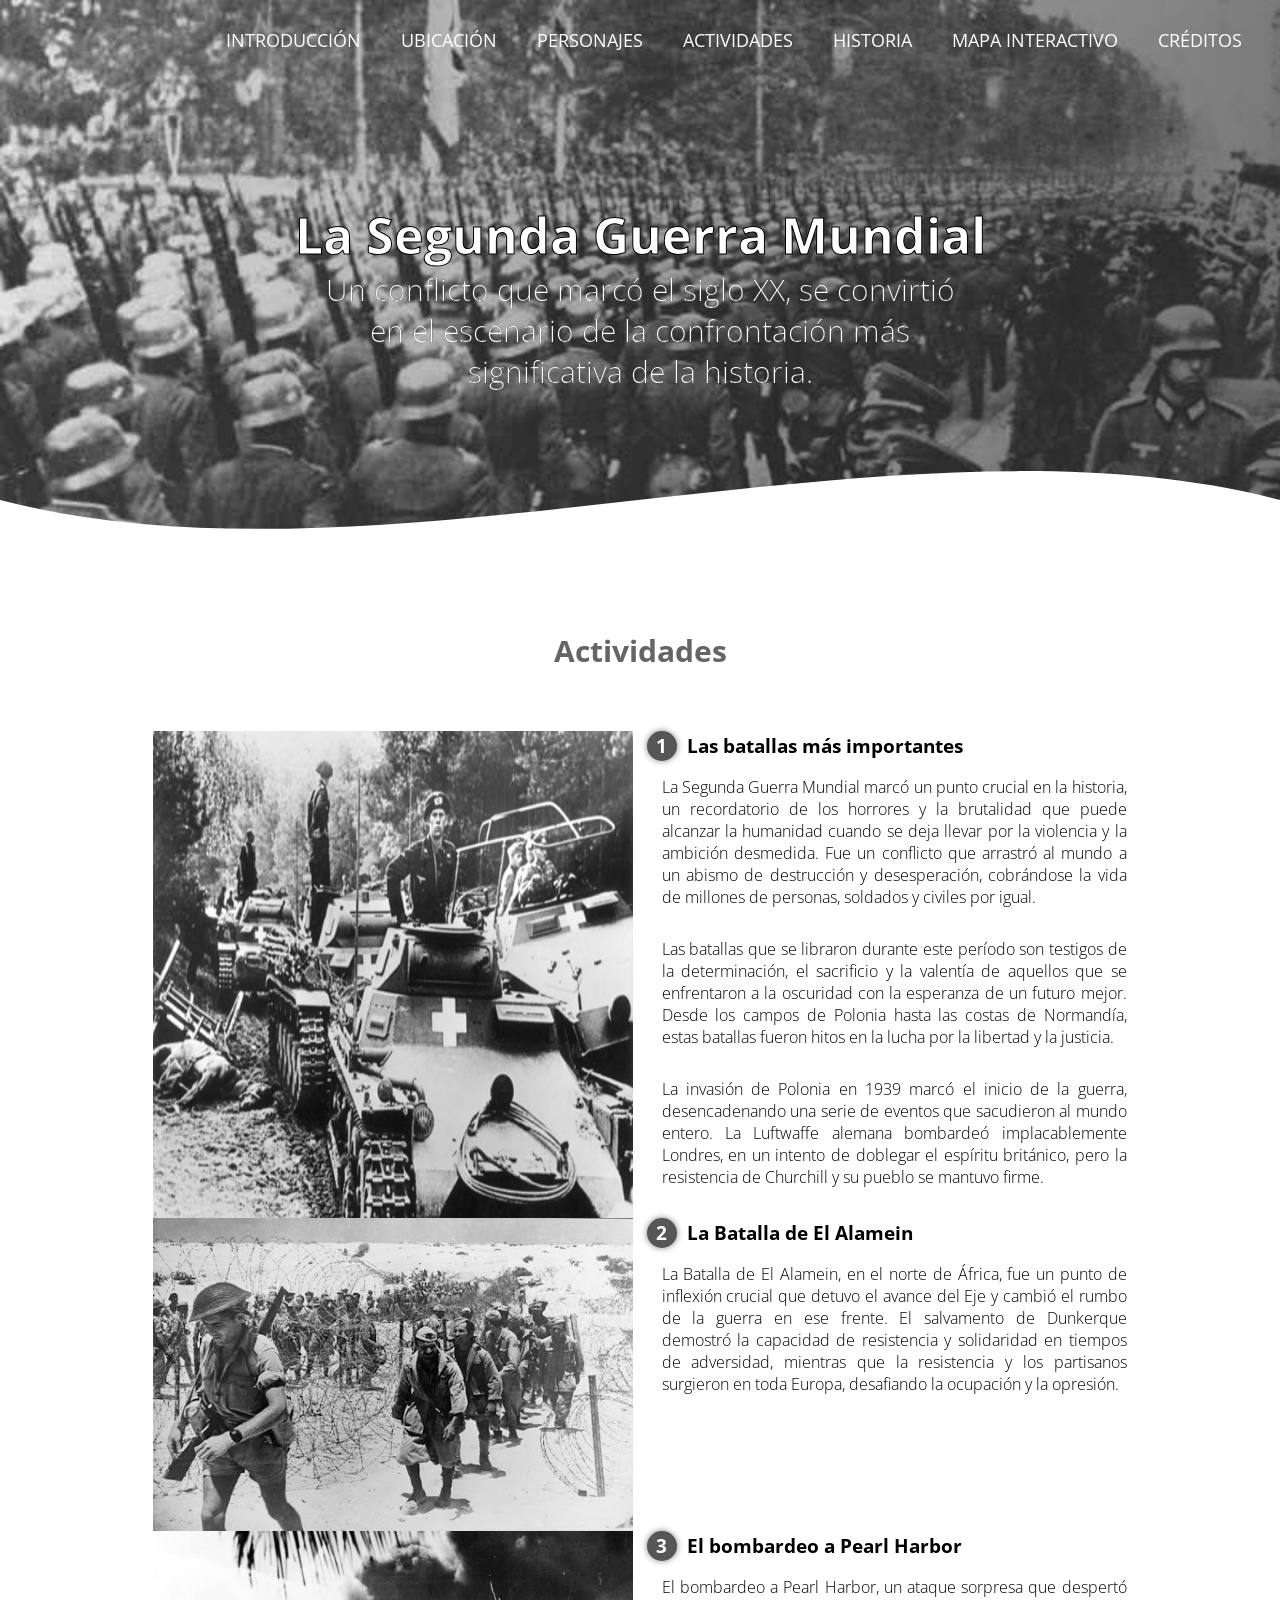
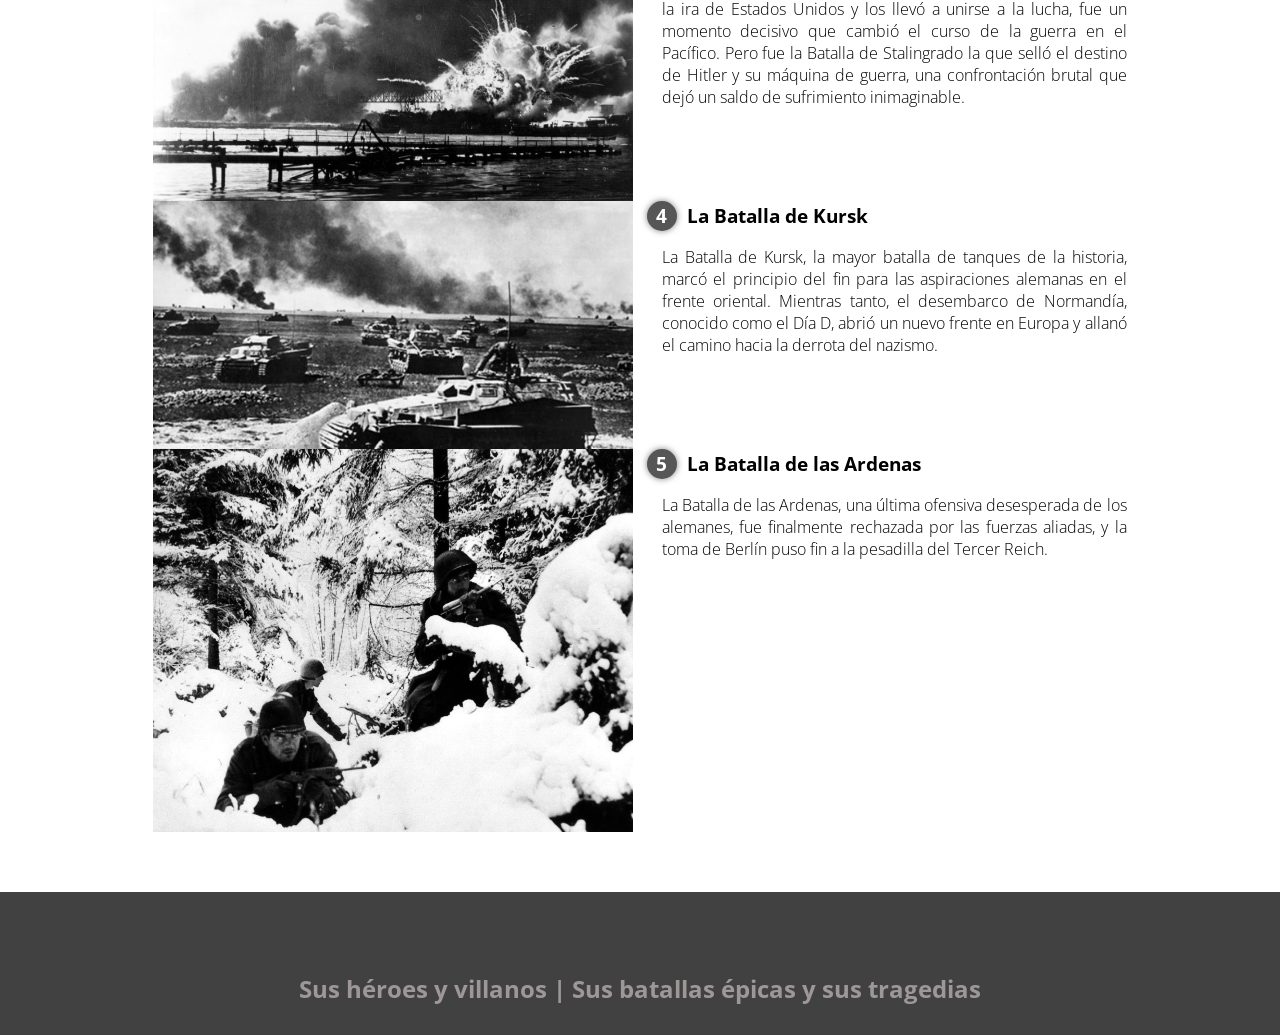
==== actividades.html @ ab1227be "Subida inicial Es el proyecto en su forma más básica" ====
<!DOCTYPE html>
<html lang="es">

<head>
    <meta charset="UTF-8">
    <meta name="viewport" content="width=device-width, initial-scale=1.0">
    <meta http-equiv="X-UA-Compatible" content="ie=edge">
    <title>La Segunda Guerra Mundial</title> <!-- titulo -->
    <link rel="shortcut icon" href="img/union.png" type="image/x-icon"> <!-- icono de la pestaña del navegador -->
    <link href="https://cdnjs.cloudflare.com/ajax/libs/font-awesome/5.13.0/css/all.min.css" rel="stylesheet"> <!-- icono del menu de navegacion -->
    <link rel="stylesheet" href="css/estilos.css"> <!-- coneccion con los estilos -->
    <link href="https://fonts.googleapis.com/css?family=Open+Sans:300,400,700,800&display=swap" rel="stylesheet"> <!-- Fuente del texto: Open Sans -->
</head>

<body>
    <header>

        <!-- Menu de navegacion-->

        <nav>
            
            <input type="checkbox" id="check">

            <label for="check" class="checkbtn">
                <i class="fas fa-bars"></i>
            </label>

            <ul>
                <li><a href="index.html">Introducción</a></li>
                <li><a href="ubicación.html">Ubicación</a></li>
                <li><a href="personajes.html">Personajes</a></li>
                <li><a href="actividades.html">Actividades</a></li>
                <li><a href="historia.html">Historia</a></li>
                <li><a href="mapa.html">Mapa interactivo</a></li>
                <li><a href="creditos.html">Créditos</a></li>
            </ul>
        </nav>

        <!-- texto del encabezado -->

        <section class="textos-header">
            <h1>La Segunda Guerra Mundial</h1>
            <h2>Un conflicto que marcó el siglo XX, se convirtió en el escenario de la confrontación más significativa de la historia. </h2>
        </section>

        <div class="wave" >
            <!--esto ayuda hacer la forma ondulada -->
            <!--  -->
            <img src="img/onda.svg" alt="" class="onda" />
          </div>
          
    </header>

<!-- cuerpo del proyecto -->

    <main>
        <section class="contenedor sobre-nosotros">
            <h2 class="titulo">Actividades</h2>

            <div class="contenedor-sobre-nosotros">
                <img src="img/bat1.jpg" alt="" class="imagen-about-us">
                <div class="contenido-textos">
                    <h3><span>1</span> Las batallas más importantes</h3>
                    <p>
                        La Segunda Guerra Mundial marcó un punto crucial en la historia, un recordatorio de los horrores y la brutalidad que puede alcanzar la humanidad cuando se deja llevar por la violencia y la ambición desmedida. Fue un conflicto que arrastró al mundo a un abismo de destrucción y desesperación, cobrándose la vida de millones de personas, soldados y civiles por igual.
                    </p>
                    <p>
                        Las batallas que se libraron durante este período son testigos de la determinación, el sacrificio y la valentía de aquellos que se enfrentaron a la oscuridad con la esperanza de un futuro mejor. Desde los campos de Polonia hasta las costas de Normandía, estas batallas fueron hitos en la lucha por la libertad y la justicia.
                    </p>
                    <p>
                        La invasión de Polonia en 1939 marcó el inicio de la guerra, desencadenando una serie de eventos que sacudieron al mundo entero. La Luftwaffe alemana bombardeó implacablemente Londres, en un intento de doblegar el espíritu británico, pero la resistencia de Churchill y su pueblo se mantuvo firme.
                    </p>
                </div>
            </div>

<!-- Imagenes relacionadas con el texto -->

            <div class="contenedor-sobre-nosotros">
                <img src="img/bat2.jpg" alt="" class="imagen-about-us">
                <div class="contenido-textos">
                    <h3><span>2</span> La Batalla de El Alamein</h3>
                    <p>
                        La Batalla de El Alamein, en el norte de África, fue un punto de inflexión crucial que detuvo el avance del Eje y cambió el rumbo de la guerra en ese frente. El salvamento de Dunkerque demostró la capacidad de resistencia y solidaridad en tiempos de adversidad, mientras que la resistencia y los partisanos surgieron en toda Europa, desafiando la ocupación y la opresión.
                    </p>
                </div>
            </div>

            <div class="contenedor-sobre-nosotros">
                <img src="img/bat3.jpg" alt="" class="imagen-about-us">
                <div class="contenido-textos">
                    <h3><span>3</span> El bombardeo a Pearl Harbor</h3>
                    <p>
                        El bombardeo a Pearl Harbor, un ataque sorpresa que despertó la ira de Estados Unidos y los llevó a unirse a la lucha, fue un momento decisivo que cambió el curso de la guerra en el Pacífico. Pero fue la Batalla de Stalingrado la que selló el destino de Hitler y su máquina de guerra, una confrontación brutal que dejó un saldo de sufrimiento inimaginable.
                    </p>
                </div>
            </div>

            <div class="contenedor-sobre-nosotros">
                <img src="img/bat4.jpg" alt="" class="imagen-about-us">
                <div class="contenido-textos">
                    <h3><span>4</span> La Batalla de Kursk</h3>
                    <p>
                        La Batalla de Kursk, la mayor batalla de tanques de la historia, marcó el principio del fin para las aspiraciones alemanas en el frente oriental. Mientras tanto, el desembarco de Normandía, conocido como el Día D, abrió un nuevo frente en Europa y allanó el camino hacia la derrota del nazismo.
                    </p>
                </div>
            </div>

            <div class="contenedor-sobre-nosotros">
                <img src="img/bat5.jpg" alt="" class="imagen-about-us">
                <div class="contenido-textos">
                    <h3><span>5</span> La Batalla de las Ardenas</h3>
                    <p>
                        La Batalla de las Ardenas, una última ofensiva desesperada de los alemanes, fue finalmente rechazada por las fuerzas aliadas, y la toma de Berlín puso fin a la pesadilla del Tercer Reich.
                    </p>
                </div>
            </div>

        </section>
<!-- -->

    </main>

        <!-- parte final -->

    <footer>
        <h2 class="titulo-final"> Sus héroes y villanos | Sus batallas épicas y sus tragedias </h2>
    </footer>
</body>

</html>

<!--
    
    El diseño de este proyecto mio (se usaron varios tutoriales en youtube para llegar a este punto) es de una plantilla de un proyecto anterior que fue reutilizado, es por eso que los css mantienen esa forma

    Creditos del autor del trabajo: Oscar Daniel Sanabria Daza

-->
---- css/estilos.css ----
* {
  margin: 0;
  padding: 0;
  box-sizing: border-box;
}

:root {
  --blanco: #fff;
  --negro: #000;
  --titulo: #656565;
  --hover: #9e9797;
  --fondo1: #bc4e9c;
  --fondo2: #1f1f3c;
}

body {
  font-family: "open sans";
}

.contenedor {
  padding: 60px 0;
  width: 90%;
  max-width: 1000px;
  margin: auto;
  overflow: hidden;
}

.titulo {
  color: var(--titulo);
  font-size: 30px;
  text-align: center;
  margin-bottom: 60px;
}

/* Header */

header {
  width: 100%;
  height: 600px;
  background: var(--titulo);
  /* fallback for old browsers */
  background: -webkit-linear-gradient(
      to right,
      hsla(0, 0%, 73%, 0.226),
      hsla(0, 0%, 23%, 0.664)
    ),
    url(../img/inicio.jpg);
  /* Chrome 10-25, Safari 5.1-6 */
  background: linear-gradient(
      to right,
      hsla(0, 0%, 73%, 0.226),
      hsla(0, 0%, 23%, 0.664)
    ),
    url(../img/inicio.jpg);
  /* W3C, IE 10+/ Edge, Firefox 16+, Chrome 26+, Opera 12+, Safari 7+ */
  background-size: cover;
  background-attachment: fixed;
  position: relative;
}

/* decoracion de la onda */

.wave {
  height: 150px;
  overflow: hidden;
  position: absolute;
  bottom: 0;
  width: 100%;
  z-index: 1; /* esto le da una posicion al vector svg en el eje z, se va usar para que quede atras del menu despegable */
}

.onda {
  width: 100%;
}

/* menu de navegacion */

nav {
  width: 100%;
}

nav ul {
  float: right;
  margin-right: 20px;
}

nav ul li {
  display: inline-block;
  line-height: 80px;
  margin: 0 5px;
}

nav ul li a {
  color: var(--blanco);
  font-size: 18px;
  padding: 7px 13px;
  border-radius: 3px;
  text-transform: uppercase;
  text-decoration: none;
}

nav > ul li a:hover {
  background: var(--hover);
  transition: 0.5s;
  text-decoration: underline;
}

.checkbtn {
  font-size: 30px;
  color: var(--blanco);
  float: right;
  line-height: 80px;
  margin-right: 40px;
  cursor: pointer;
  display: none;
}
#check {
  display: none;
}

/* header */

header .textos-header {
  display: flex;
  height: 430px;
  width: 100%;
  align-items: center;
  justify-content: center;
  flex-direction: column;
  text-align: center;
}

.textos-header h1 {
  -webkit-text-stroke: 1px var(--negro);
  font-size: 50px;
  color: var(--blanco);
}

.textos-header h2 {
  -webkit-text-stroke: 0.2px var(--negro);
  font-size: 30px;
  width: 50%;
  font-weight: 300;
  color: var(--blanco);
}

/* About us */

main .sobre-nosotros {
  padding: 30px 0 60px 0;
}
.contenedor-sobre-nosotros {
  display: flex;
  justify-content: space-evenly;
}

.imagen-about-us {
  width: 48%;
}

.sobre-nosotros .contenido-textos {
  width: 48%;
}

.contenido-textos h3 {
  margin-bottom: 15px;
}

.contenido-textos h3 span {
  background: #565656;
  color: var(--blanco);
  border-radius: 50%;
  display: inline-block;
  text-align: center;
  width: 30px;
  height: 30px;
  padding: 2px;
  box-shadow: 0 0 6px 0 rgba(0, 0, 0, 0.5);
  margin-right: 5px;
}

.contenido-textos p {
  padding: 0px 0px 30px 15px;
  font-weight: 300;
  text-align: justify;
}

/* Contenedor del Texto */
#texto-recuadro {
  background: #fff;
  padding: 50px;
  margin-top: 5px;
  box-shadow: 0 0 5px rgba(0, 0, 0, 0.1);
}

/*  Our team */

.about-services {
  background: #f2f2f2;
  padding-bottom: 30px;
}

.servicio-cont {
  display: flex;
  justify-content: space-between;
  align-items: center;
}

.servicio-ind {
  width: 28%;
  text-align: center;
}

.servicio-ind img {
  width: 90%;
}

.servicio-ind h3 {
  margin: 10px 0;
}

/* footer */

footer {
  background: #414141;
  padding: 60px 0 30px 0;
  margin: auto;
  overflow: hidden;
}

.titulo-final {
  text-align: center;
  font-size: 24px;
  margin: 20px 0 0 0;
  color: #9e9797;
}

/* @media only screen and (max-width:...)  */

/* pantallas de escritorio (> 1200) */

/* No es necesario ya que la mayoria de los tamaños estan en % lo cual facilita que se adapte a las pantallas >1200 pixeles */

@media screen and (max-width: 900px) {
  /* tableta o portátil sencillo (800 - 1200): se tomo 900px como punto medio de estas medidas */
  header {
    background-position: center;
  }

  nav ul {
    float: none;
    text-align: center;
  }

  nav ul li a {
    font-size: 15px;
  }

  .contenedor-sobre-nosotros {
    flex-direction: column;
    justify-content: center;
    align-items: center;
  }

  .sobre-nosotros .contenido-textos {
    width: 90%;
  }

  .imagen-about-us {
    width: 90%;
  }

  /* servicios */

  .servicio-cont {
    justify-content: center;
    flex-direction: column;
  }

  .servicio-ind {
    width: 100%;
    text-align: center;
  }

  .servicio-ind:nth-child(1),
  .servicio-ind:nth-child(2) {
    margin-bottom: 60px;
  }

  .servicio-ind img {
    width: 90%;
  }
}

@media screen and (max-width: 800px) {
  /* teléfono celular en sentido vertical (<800) */

  header .textos-header {
    height: 300px;
  }

  .textos-header h1 {
    font-size: 35px;
  }

  .textos-header h2 {
    font-size: 20px;
  }

  /* ABOUT US */

  .imagen-about-us {
    margin-bottom: 60px;
    width: 99%;
  }

  .sobre-nosotros .contenido-textos {
    width: 95%;
  }

  /* Footer */

  .titulo-final {
    font-size: 20px;
  }

  /* Menu desplegable */

  .checkbtn {
    display: block;
  }
  ul {
    position: fixed;
    width: 100%;
    background: #2c3e50;
    top: 85px;
    left: -100%;
    text-align: center;
    transition: all 0.5s;
    z-index: 2; /* esto hace que este por encima del vecto svg en el eje z */
  }
  nav ul li {
    display: block;
    margin: 20px 0;
    line-height: 30px;
  }
  nav ul li a {
    font-size: 20px;
  }

  #check:checked ~ ul {
    left: 0;
  }
}
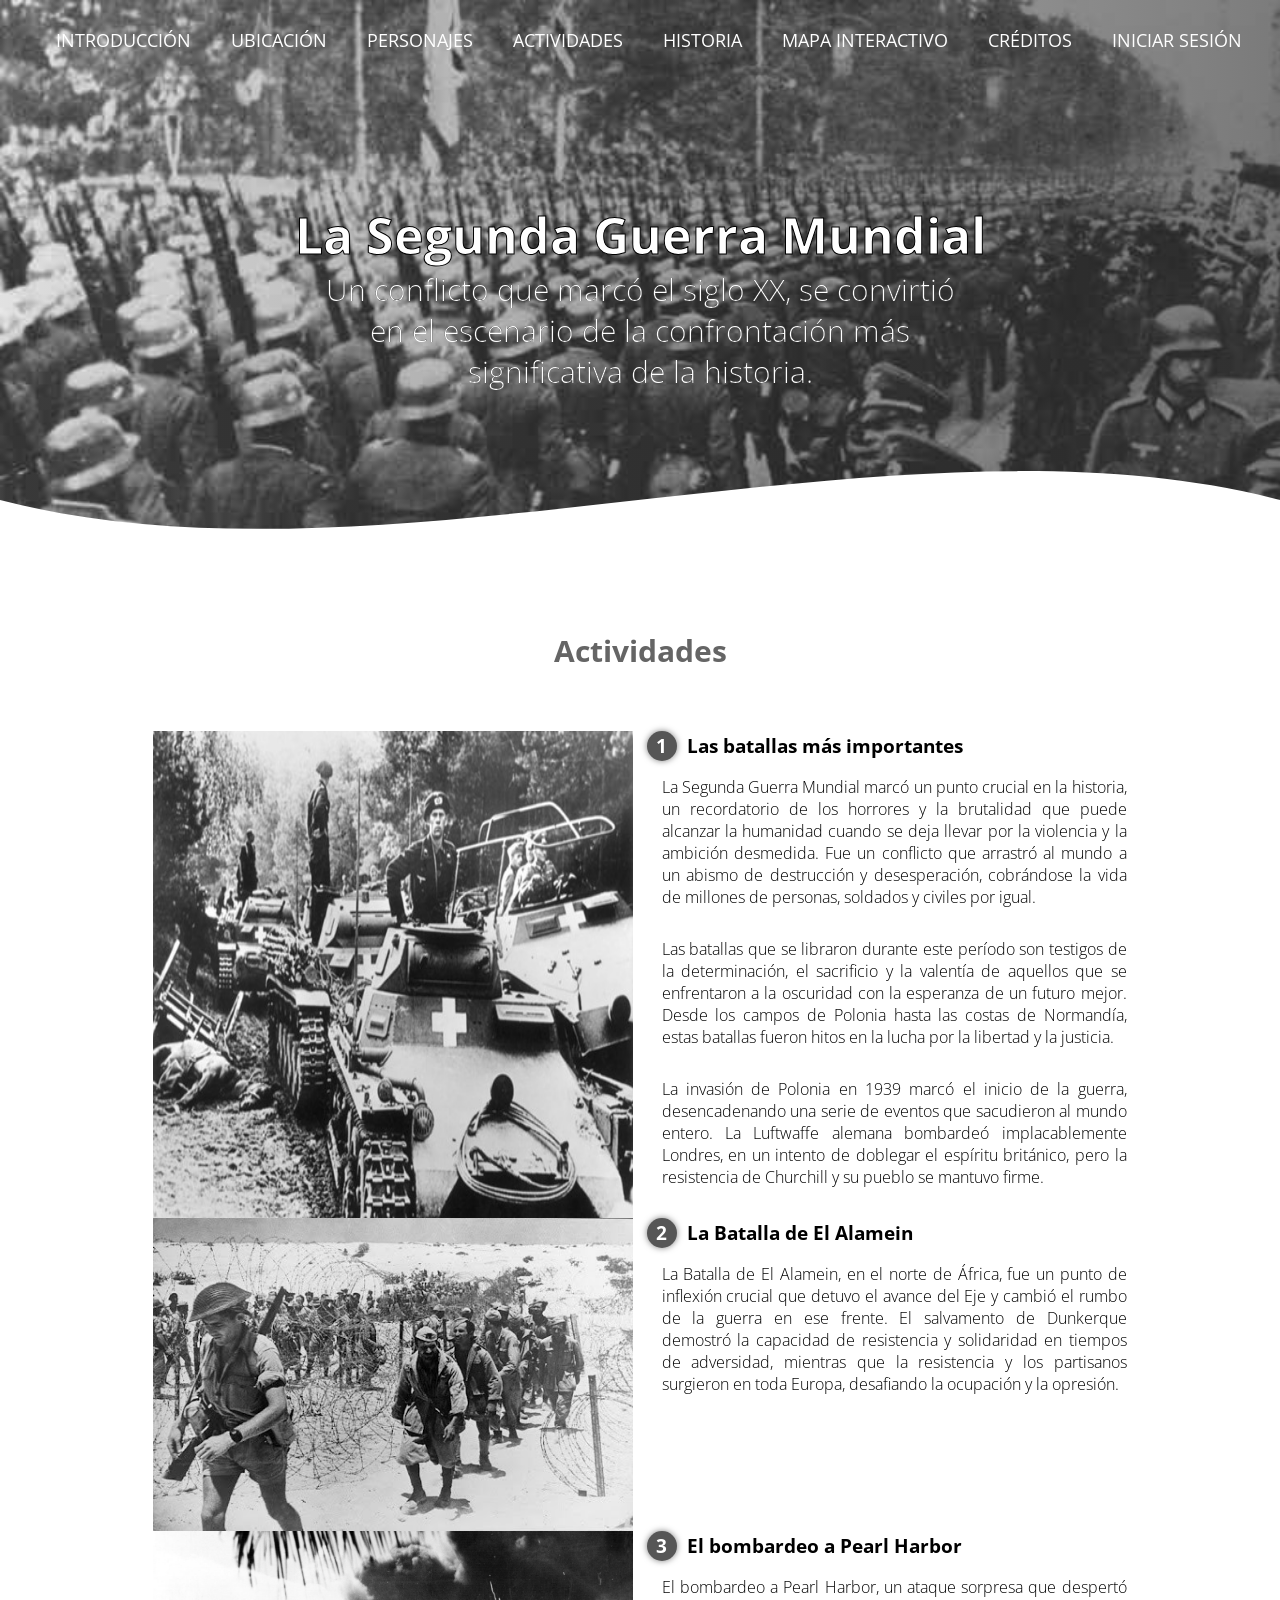
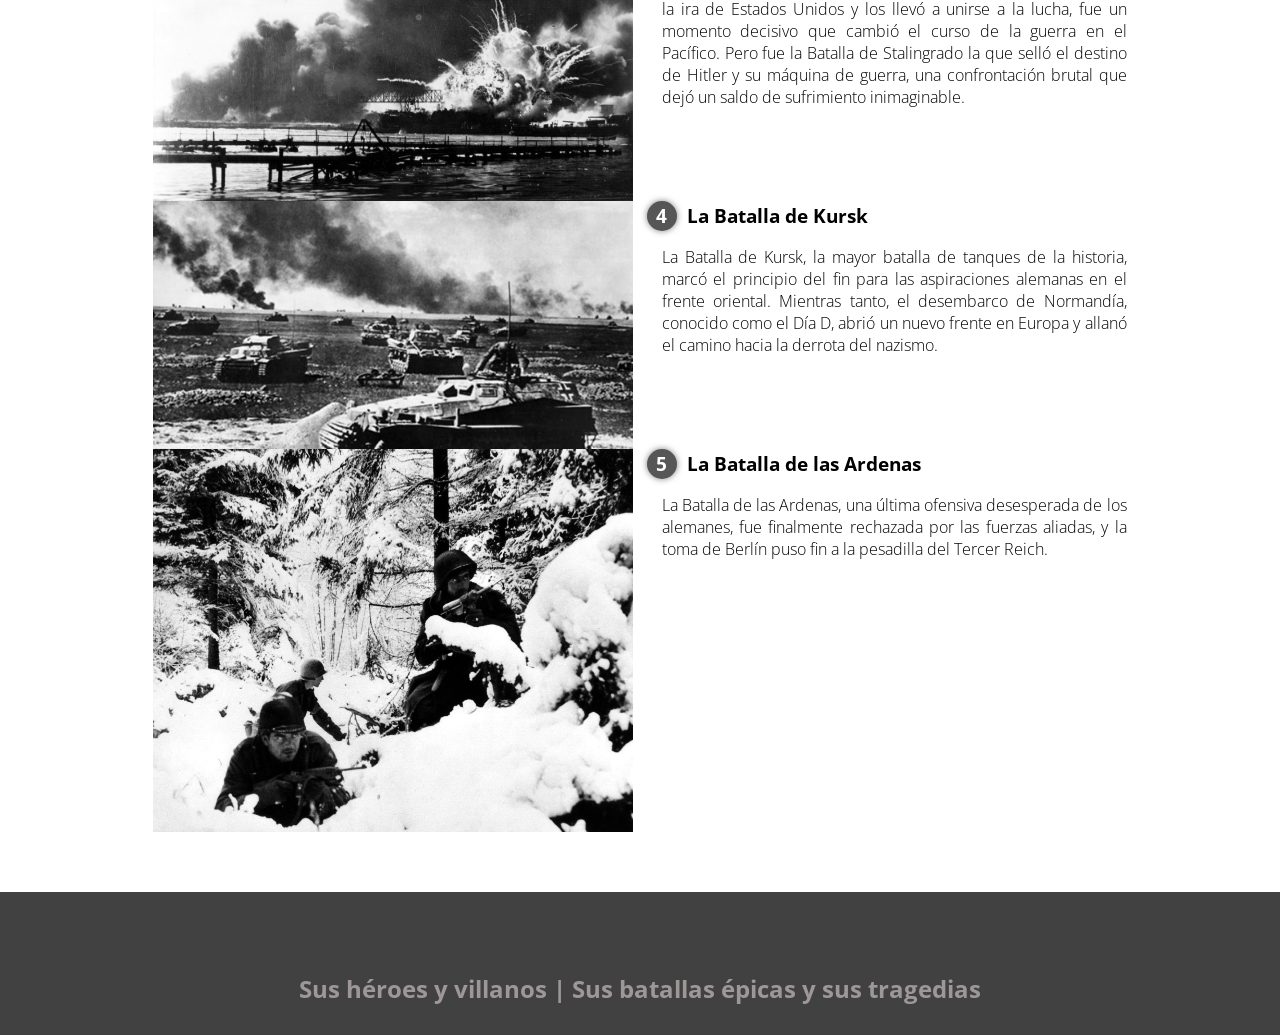
==== commit 61a49823: "Se conecto registro y login a las demas vistas y se modifico el estilo" ====
--- a/actividades.html
+++ b/actividades.html
@@ -33,6 +33,7 @@
                 <li><a href="historia.html">Historia</a></li>
                 <li><a href="mapa.html">Mapa interactivo</a></li>
                 <li><a href="creditos.html">Créditos</a></li>
+                <li><a href="login.html">Iniciar Sesión</a></li>
             </ul>
         </nav>
 
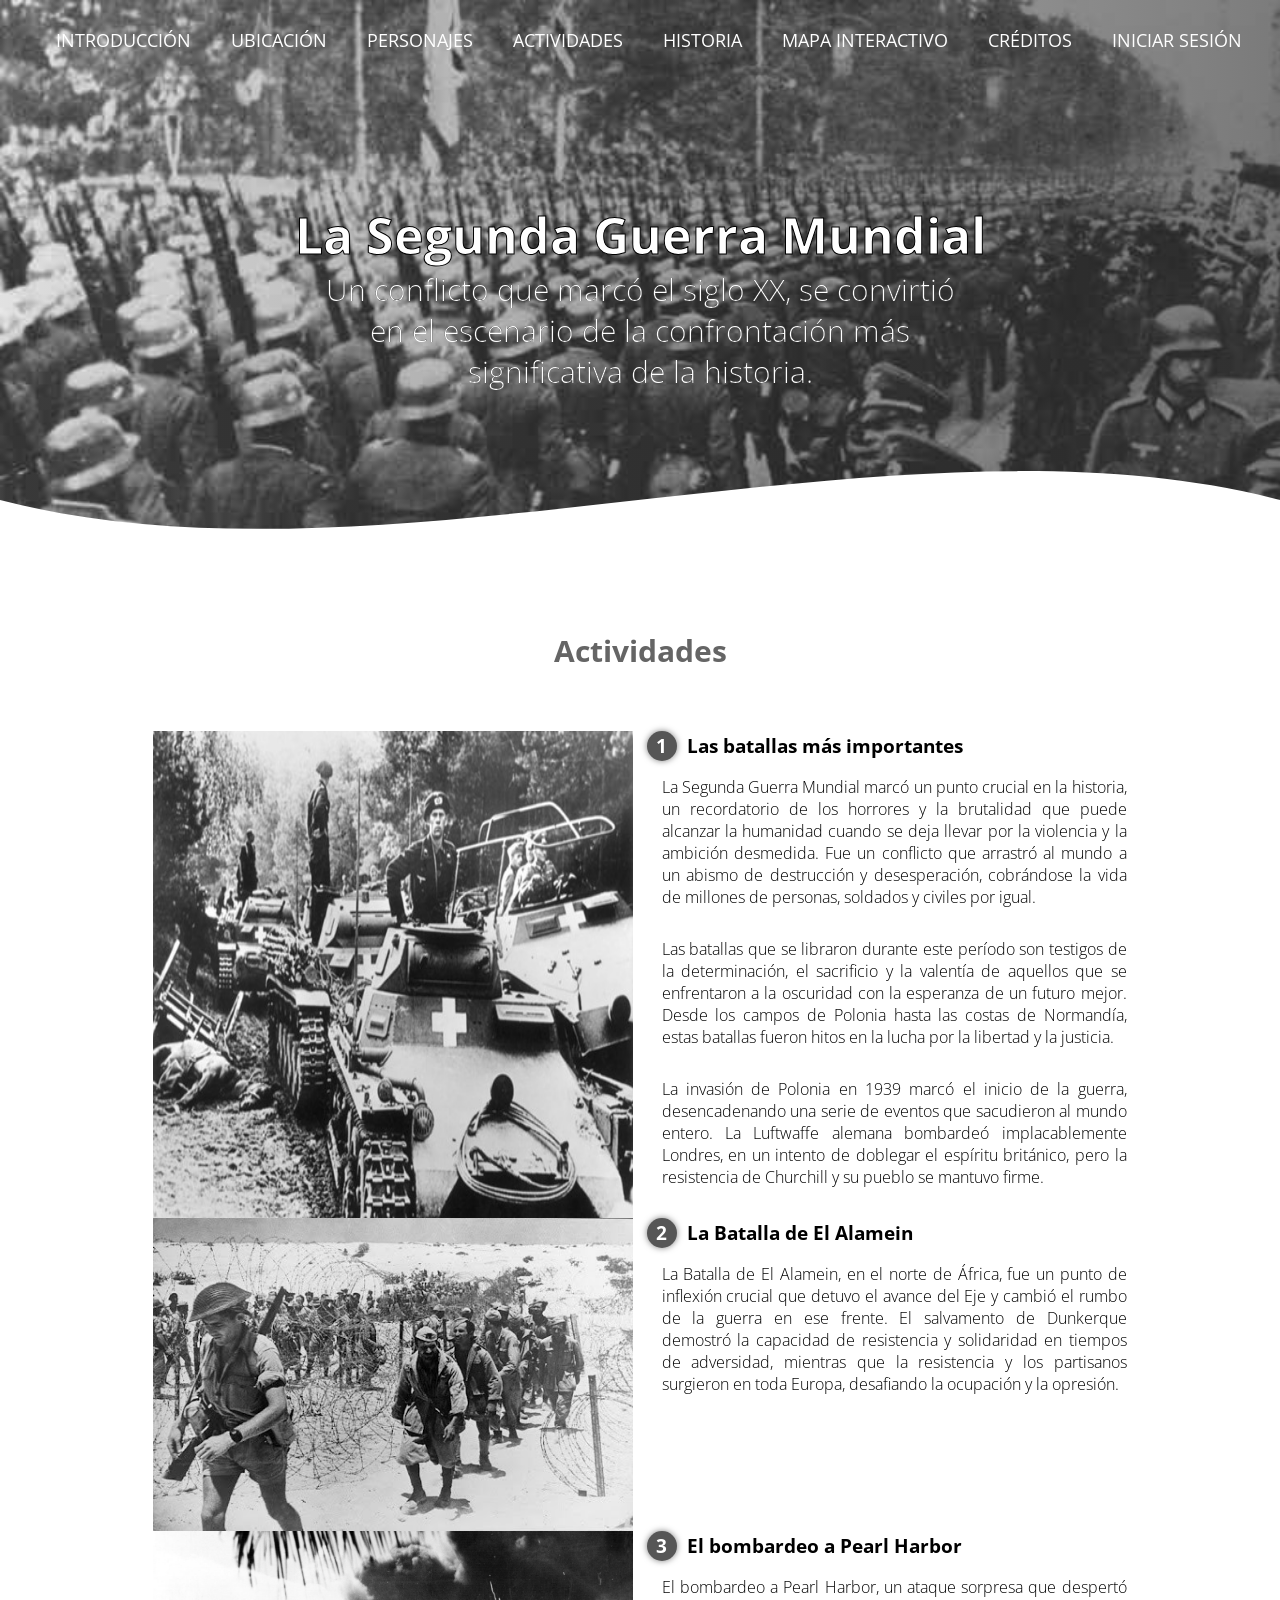
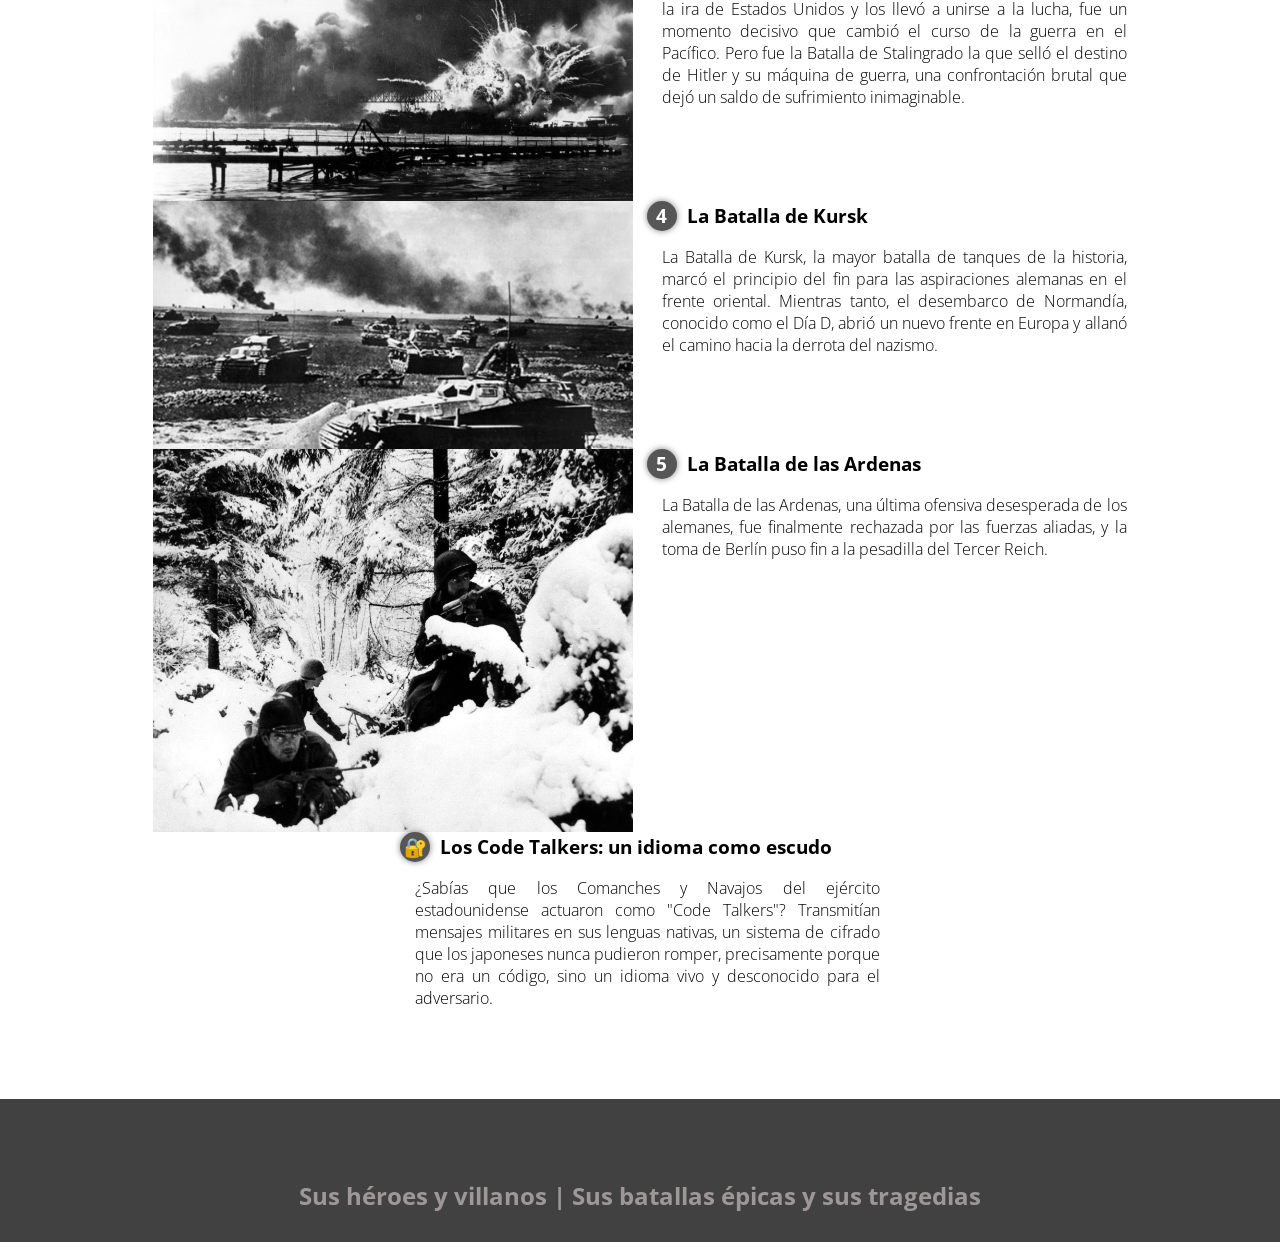
==== commit 3c370733: "Adición de textos complementarios sobre criptografía durante La Segunda Guerra Mundial" ====
--- a/actividades.html
+++ b/actividades.html
@@ -116,6 +116,15 @@
                 </div>
             </div>
 
+            <div class="contenedor-sobre-nosotros">
+                <div class="contenido-textos">
+                    <h3><span>🔐</span> Los Code Talkers: un idioma como escudo</h3>
+                    <p>
+                        ¿Sabías que los Comanches y Navajos del ejército estadounidense actuaron como "Code Talkers"? Transmitían mensajes militares en sus lenguas nativas, un sistema de cifrado que los japoneses nunca pudieron romper, precisamente porque no era un código, sino un idioma vivo y desconocido para el adversario.
+                    </p>
+                </div>
+            </div>
+
         </section>
 <!-- -->
 
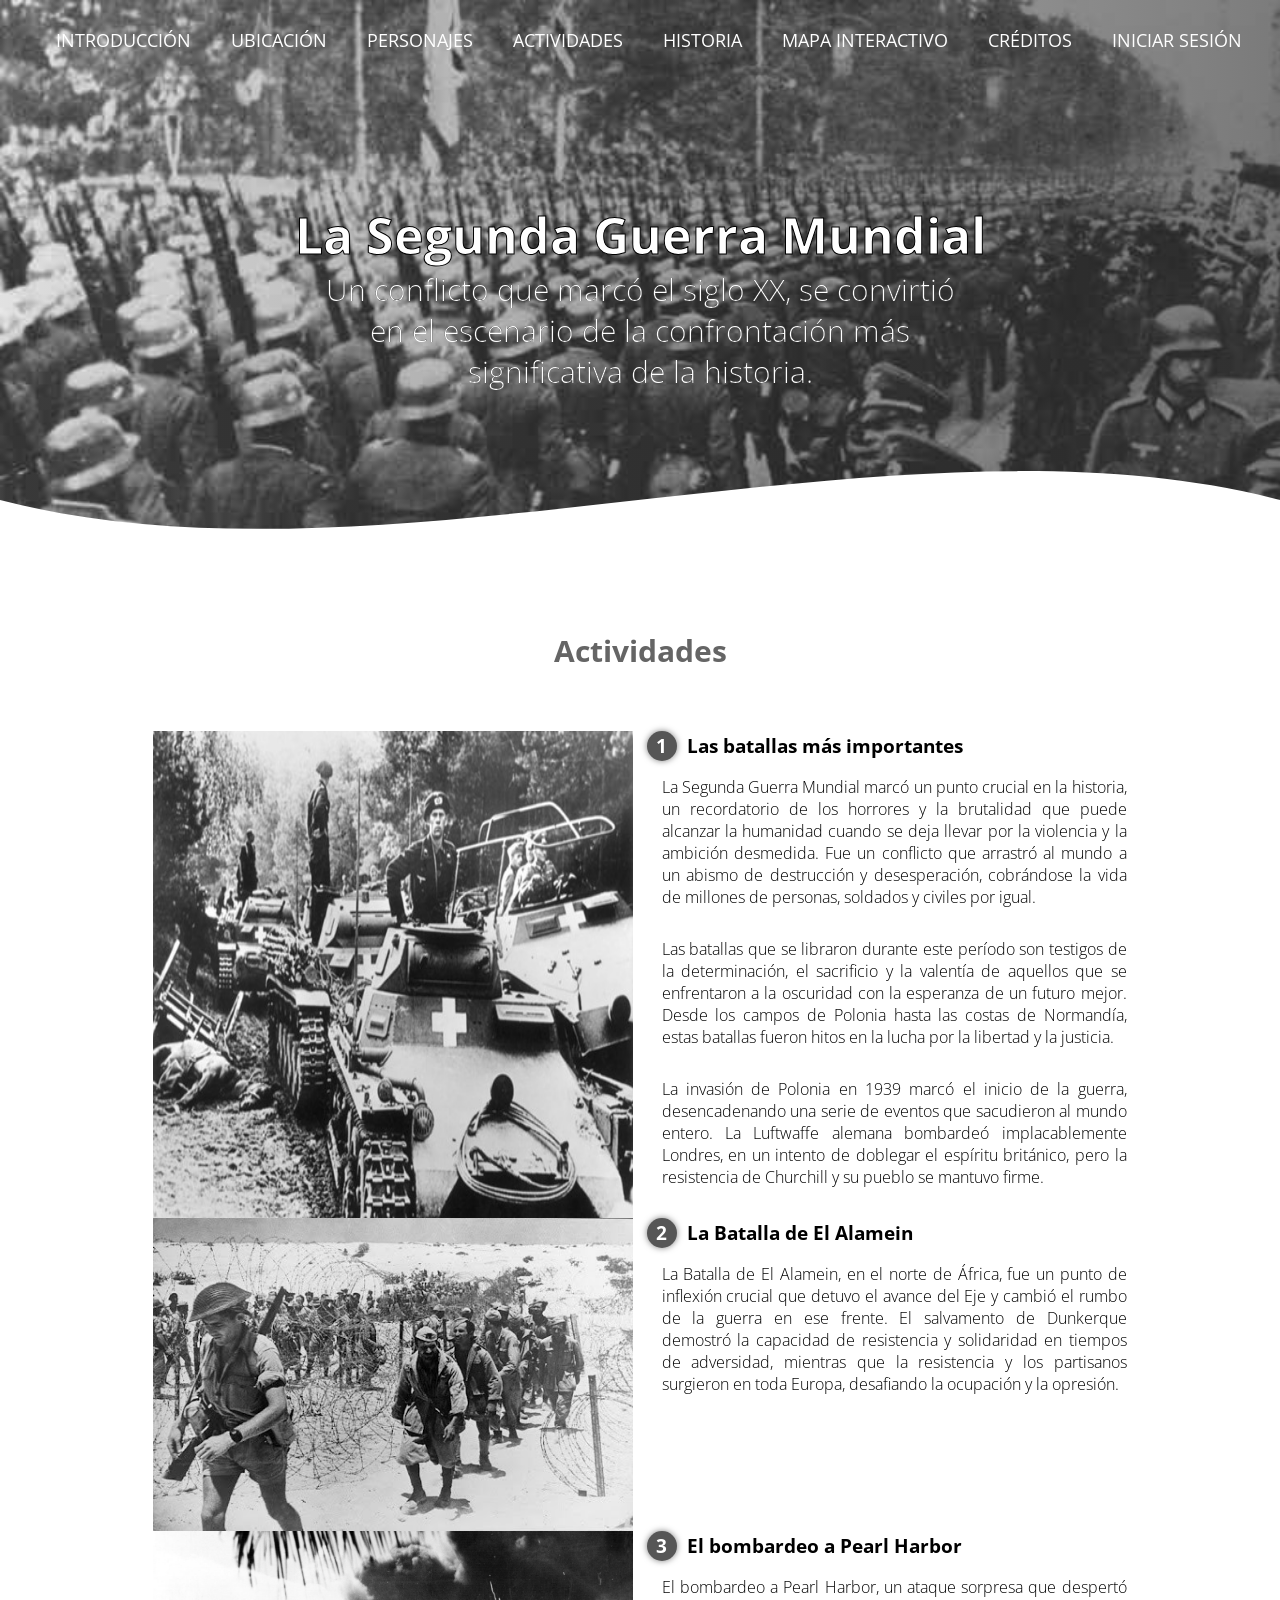
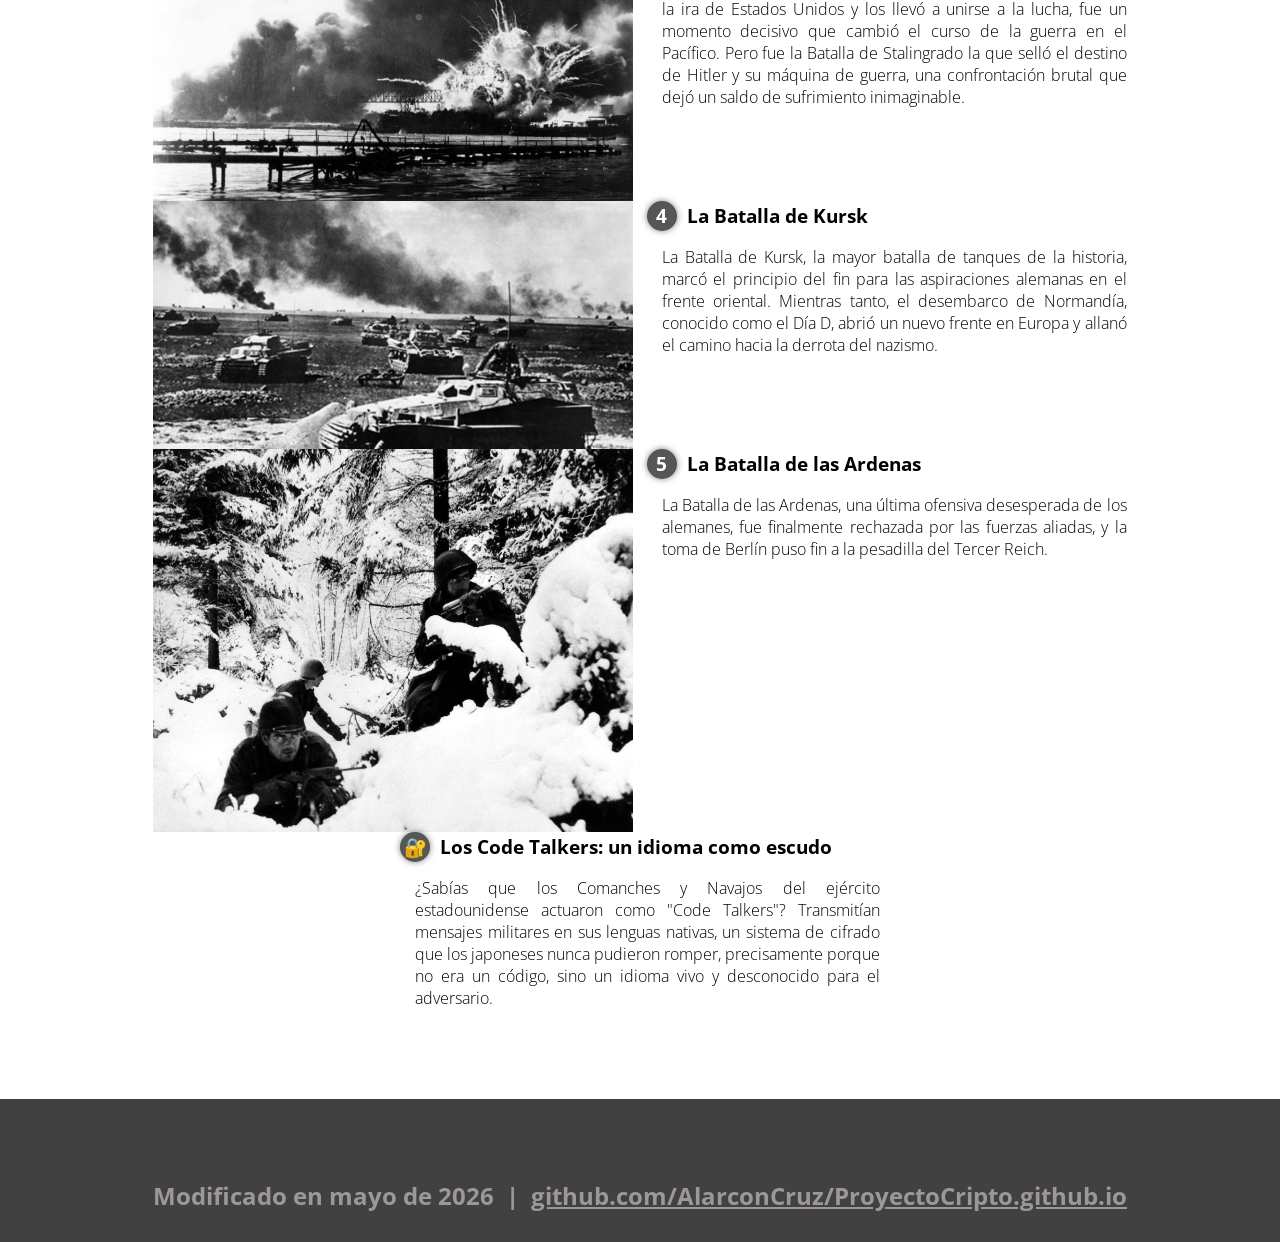
==== commit 55810c77: "Edición de footer" ====
--- a/actividades.html
+++ b/actividades.html
@@ -133,16 +133,22 @@
         <!-- parte final -->
 
     <footer>
-        <h2 class="titulo-final"> Sus héroes y villanos | Sus batallas épicas y sus tragedias </h2>
+        <h2 class="titulo-final">
+            Modificado en mayo de 2026 &nbsp;|&nbsp;
+            <a href="https://github.com/AlarconCruz/ProyectoCripto.github.io"
+               style="color:inherit; text-decoration:underline;">
+                github.com/AlarconCruz/ProyectoCripto.github.io
+            </a>
+        </h2>
     </footer>
 </body>
 
 </html>
 
 <!--
-    
-    El diseño de este proyecto mio (se usaron varios tutoriales en youtube para llegar a este punto) es de una plantilla de un proyecto anterior que fue reutilizado, es por eso que los css mantienen esa forma
+    El diseño original de esta página es de Oscar Daniel Sanabria Daza (los estilos CSS
+    fueron reutilizados de una plantilla de un proyecto anterior, con varios tutoriales de YouTube).
 
-    Creditos del autor del trabajo: Oscar Daniel Sanabria Daza
-
+    Modificado en mayo de 2026 por el equipo del proyecto.
+    Repositorio: https://github.com/AlarconCruz/ProyectoCripto.github.io
 -->
